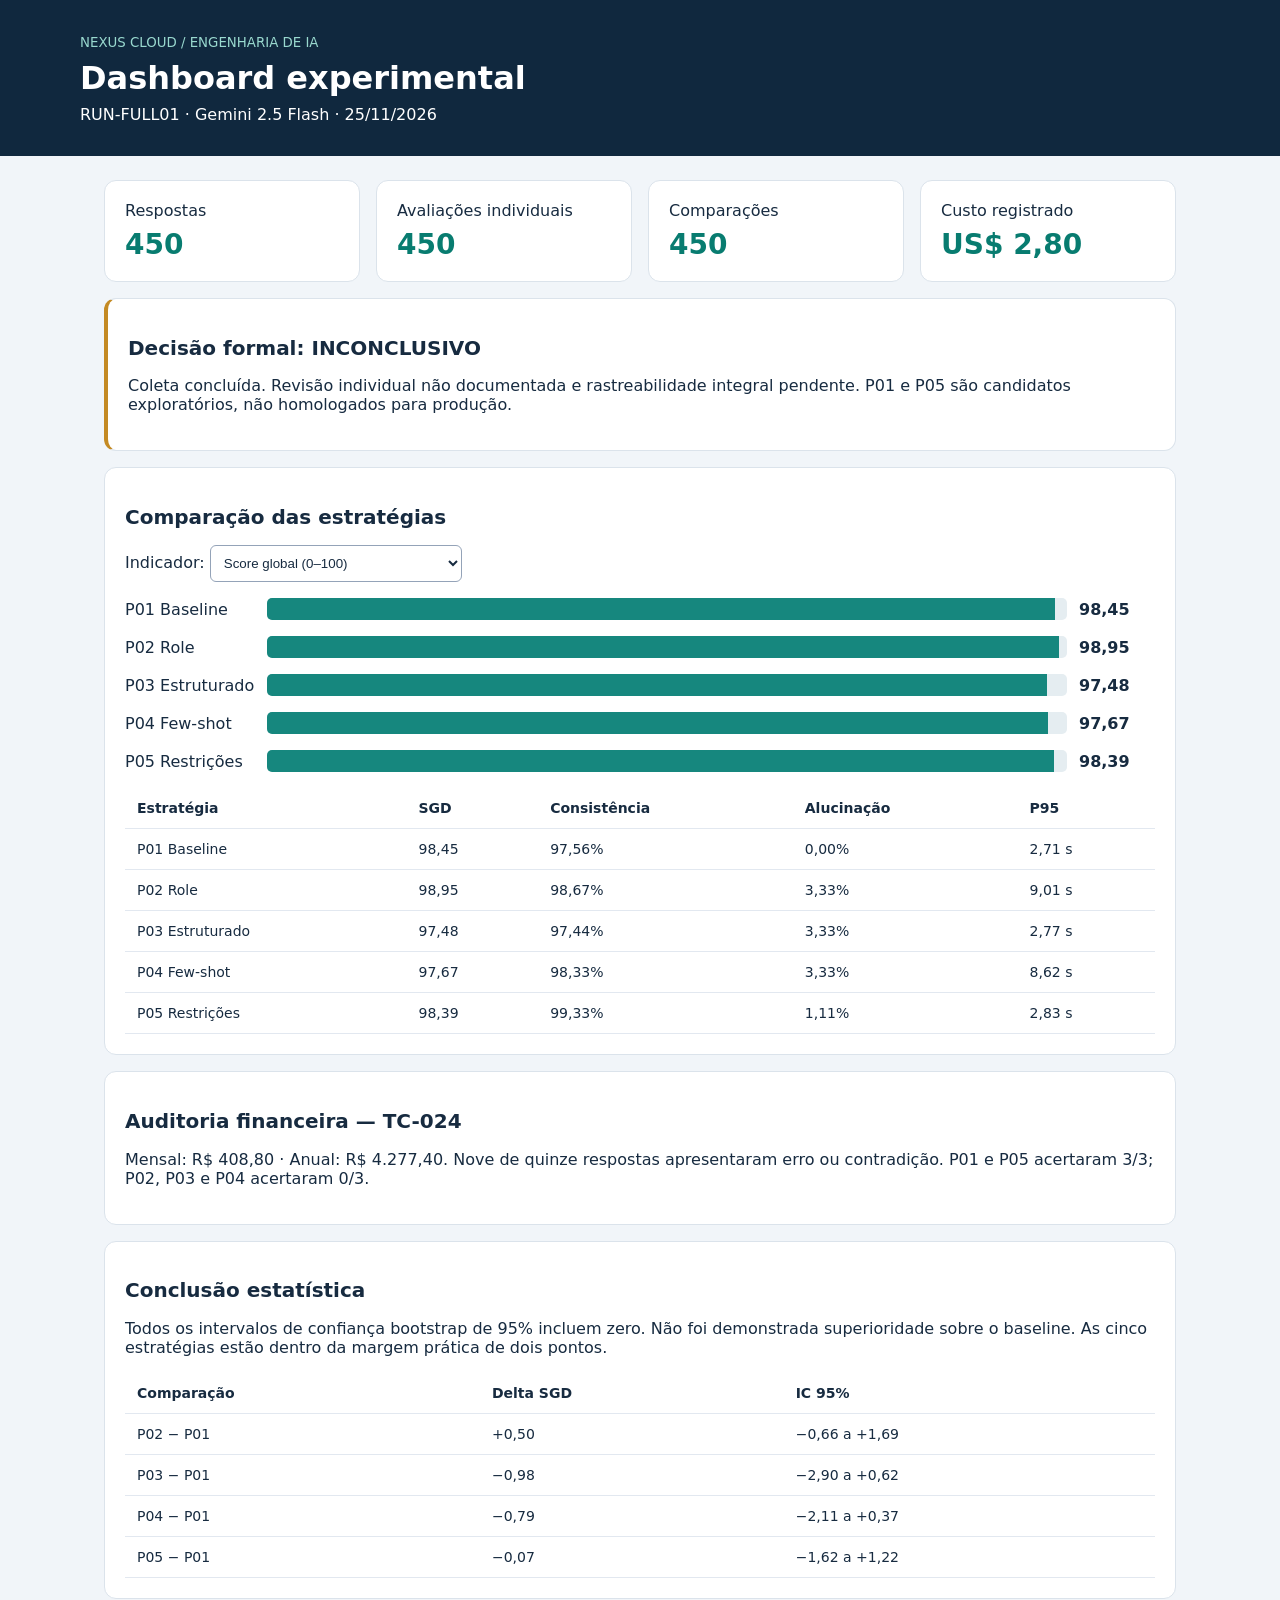
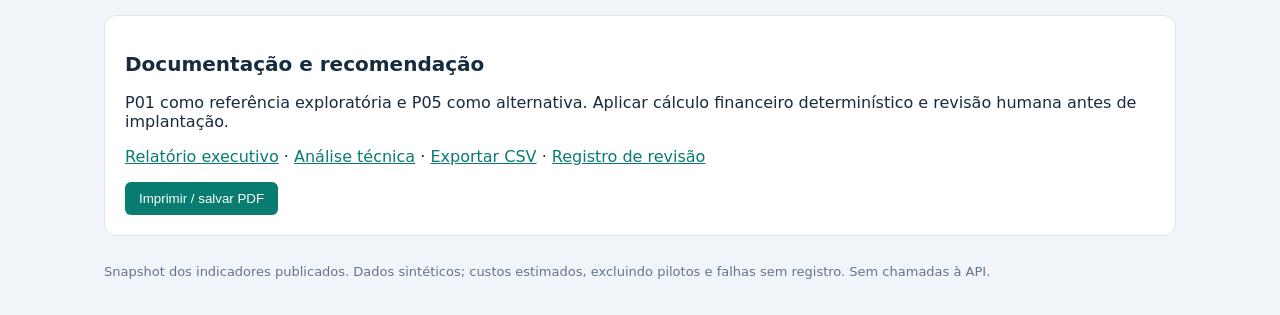
==== docs/dashboard/index.html @ dc5b4391 "feat: publish offline executive dashboard and closure notes" ====
<!doctype html>
<html lang="pt-BR"><head><meta charset="utf-8"><meta name="viewport" content="width=device-width,initial-scale=1"><title>Nexus Cloud | Análise de IA</title><style>
*{box-sizing:border-box}body{margin:0;background:#f1f5f9;color:#172b40;font:16px system-ui,sans-serif}header{background:#10283e;color:white;padding:32px max(5%,calc((100% - 1120px)/2))}main{max-width:1120px;margin:auto;padding:24px}h1{margin:8px 0;font-size:32px}h2{font-size:20px}small{color:#64748b}header small{color:#99d9cf}.grid{display:grid;grid-template-columns:repeat(auto-fit,minmax(180px,1fr));gap:16px}.panel,.kpi{background:white;border:1px solid #dbe3eb;border-radius:12px;padding:20px;margin-bottom:16px}.kpi strong{display:block;font-size:28px;color:#087c70;margin-top:8px}.bar{height:22px;background:#e5edf1;border-radius:5px;overflow:hidden}.bar span{display:block;height:100%;background:#16877e}.line{display:grid;grid-template-columns:130px 1fr 76px;gap:12px;align-items:center;margin:16px 0}table{border-collapse:collapse;width:100%;font-size:14px}td,th{text-align:left;padding:12px;border-bottom:1px solid #e2e8f0}select{padding:9px;border:1px solid #94a3b8;border-radius:6px;background:white;color:#172b40}a{color:#087c70}.scroll{overflow:auto}.notice{border-left:4px solid #c48a24}footer{padding:12px 0;color:#64748b;font-size:13px}@media print{body{background:white}.panel,.kpi{break-inside:avoid}select,button{display:none}}button{padding:9px 14px;border:0;border-radius:6px;background:#087c70;color:white;cursor:pointer}
</style></head><body><header><small>NEXUS CLOUD / ENGENHARIA DE IA</small><h1>Dashboard experimental</h1><div>RUN-FULL01 · Gemini 2.5 Flash · 25/11/2026</div></header><main>
<div class="grid"><div class="kpi">Respostas<strong>450</strong></div><div class="kpi">Avaliações individuais<strong>450</strong></div><div class="kpi">Comparações<strong>450</strong></div><div class="kpi">Custo registrado<strong>US$ 2,80</strong></div></div>
<section class="panel notice"><h2>Decisão formal: INCONCLUSIVO</h2><p>Coleta concluída. Revisão individual não documentada e rastreabilidade integral pendente. P01 e P05 são candidatos exploratórios, não homologados para produção.</p></section>
<section class="panel"><h2>Comparação das estratégias</h2><label for="metric">Indicador: </label><select id="metric"><option value="sgd">Score global (0–100)</option><option value="consistency">Consistência (%)</option><option value="hallucination">Alucinação (%) — menor é melhor</option><option value="p95">Latência P95 (s) — menor é melhor</option></select><div id="bars" aria-live="polite"></div><div class="scroll"><table><thead><tr><th>Estratégia</th><th>SGD</th><th>Consistência</th><th>Alucinação</th><th>P95</th></tr></thead><tbody id="rows"></tbody></table></div></section>
<section class="panel"><h2>Auditoria financeira — TC-024</h2><p>Mensal: R$ 408,80 · Anual: R$ 4.277,40. Nove de quinze respostas apresentaram erro ou contradição. P01 e P05 acertaram 3/3; P02, P03 e P04 acertaram 0/3.</p></section>
<section class="panel"><h2>Conclusão estatística</h2><p>Todos os intervalos de confiança bootstrap de 95% incluem zero. Não foi demonstrada superioridade sobre o baseline. As cinco estratégias estão dentro da margem prática de dois pontos.</p><div class="scroll"><table><thead><tr><th>Comparação</th><th>Delta SGD</th><th>IC 95%</th></tr></thead><tbody><tr><td>P02 − P01</td><td>+0,50</td><td>−0,66 a +1,69</td></tr><tr><td>P03 − P01</td><td>−0,98</td><td>−2,90 a +0,62</td></tr><tr><td>P04 − P01</td><td>−0,79</td><td>−2,11 a +0,37</td></tr><tr><td>P05 − P01</td><td>−0,07</td><td>−1,62 a +1,22</td></tr></tbody></table></div></section>
<section class="panel"><h2>Documentação e recomendação</h2><p>P01 como referência exploratória e P05 como alternativa. Aplicar cálculo financeiro determinístico e revisão humana antes de implantação.</p><p><a href="../results/executive_report.md">Relatório executivo</a> · <a href="../results/full_experiment_analysis.md">Análise técnica</a> · <a href="../results/strategy_comparison.csv" download>Exportar CSV</a> · <a href="../results/review_status.md">Registro de revisão</a></p><button onclick="window.print()">Imprimir / salvar PDF</button></section><footer>Snapshot dos indicadores publicados. Dados sintéticos; custos estimados, excluindo pilotos e falhas sem registro. Sem chamadas à API.</footer></main>
<script>
const data=[{name:'P01 Baseline',sgd:98.45,consistency:97.56,hallucination:0,p95:2.71},{name:'P02 Role',sgd:98.95,consistency:98.67,hallucination:3.33,p95:9.01},{name:'P03 Estruturado',sgd:97.48,consistency:97.44,hallucination:3.33,p95:2.77},{name:'P04 Few-shot',sgd:97.67,consistency:98.33,hallucination:3.33,p95:8.62},{name:'P05 Restrições',sgd:98.39,consistency:99.33,hallucination:1.11,p95:2.83}];const fmt=n=>n.toLocaleString('pt-BR',{minimumFractionDigits:2,maximumFractionDigits:2});document.getElementById('rows').innerHTML=data.map(d=>'<tr><td>'+d.name+'</td><td>'+fmt(d.sgd)+'</td><td>'+fmt(d.consistency)+'%</td><td>'+fmt(d.hallucination)+'%</td><td>'+fmt(d.p95)+' s</td></tr>').join('');function render(){const k=document.getElementById('metric').value;const max=k==='p95'?10:k==='hallucination'?5:100;document.getElementById('bars').innerHTML=data.map(d=>'<div class="line"><span>'+d.name+'</span><div class="bar"><span style="width:'+Math.min(100,d[k]/max*100)+'%"></span></div><strong>'+fmt(d[k])+'</strong></div>').join('')}document.getElementById('metric').addEventListener('change',render);render();
</script></body></html>
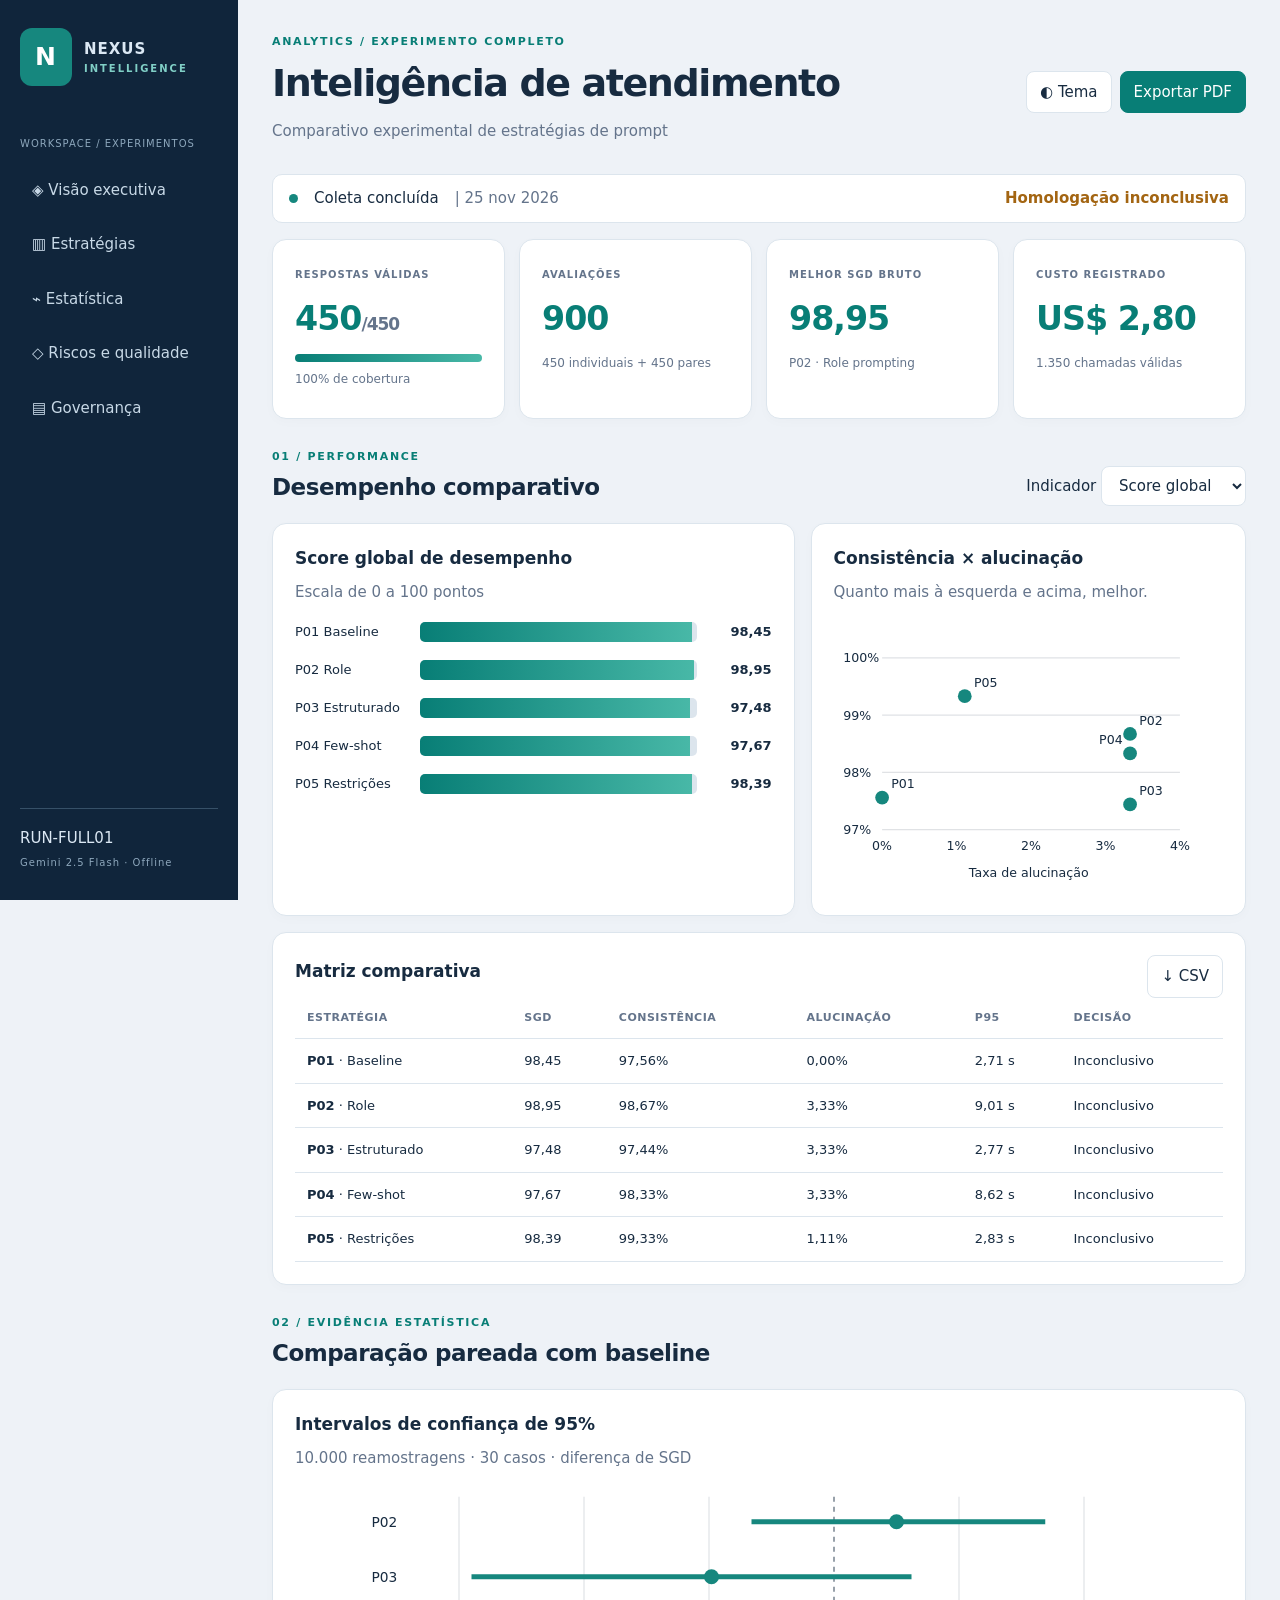
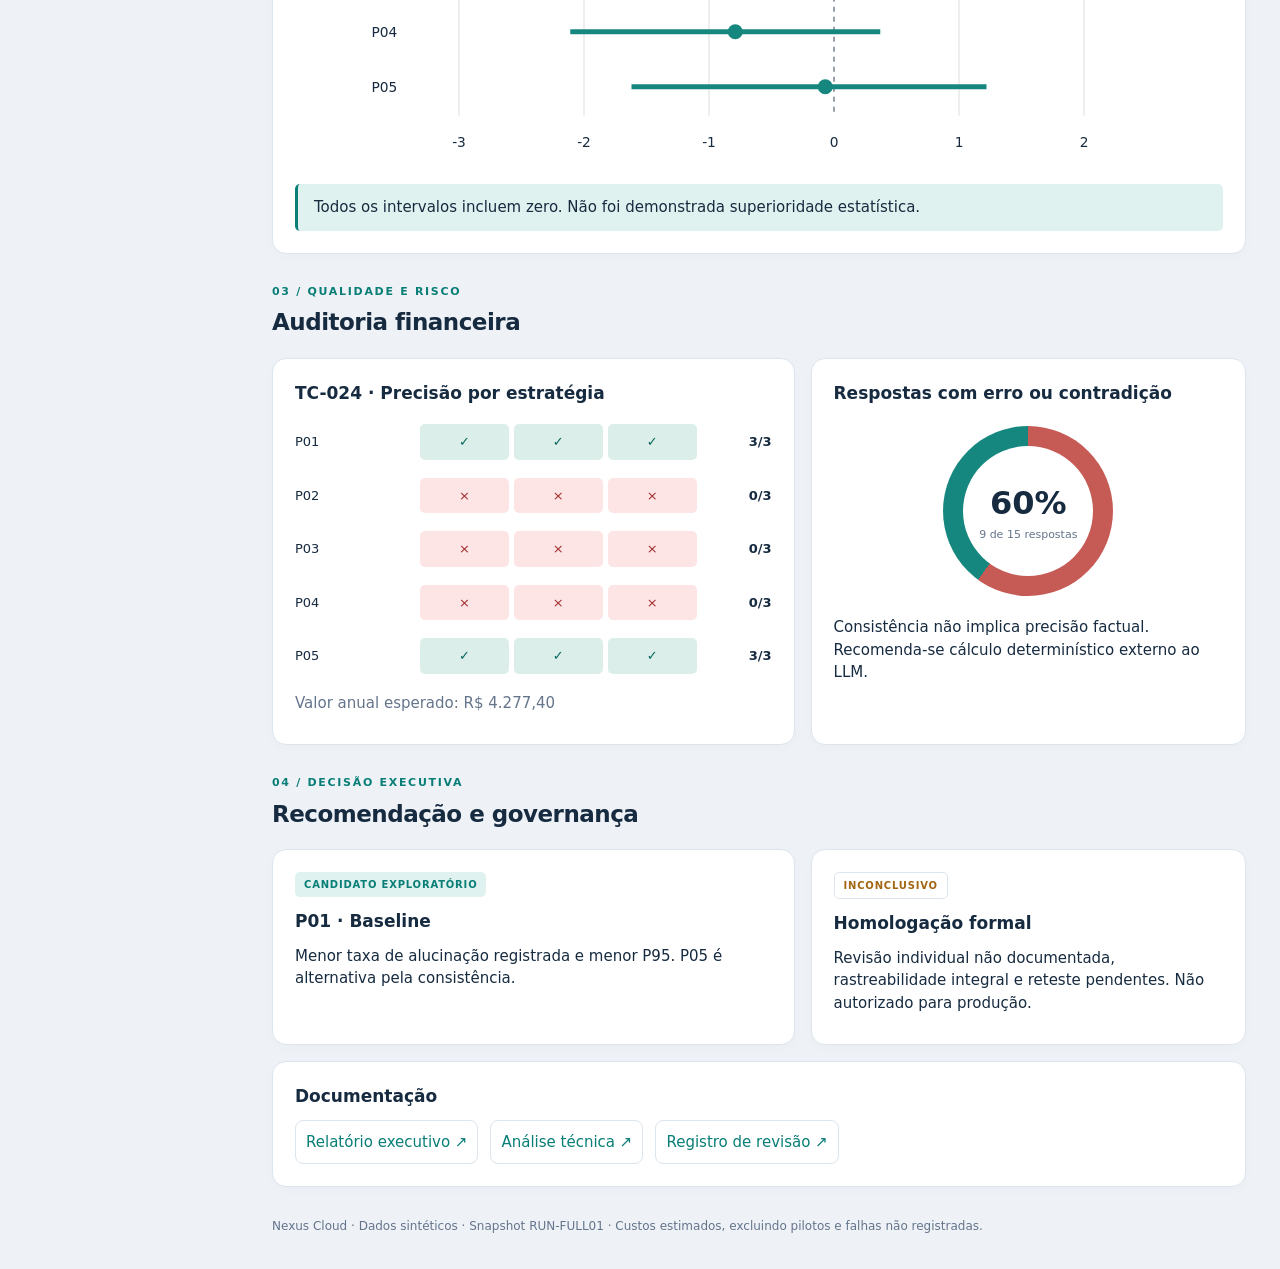
==== commit 01e04abc: "feat: redesign executive dashboard with BI layout and statistical charts" ====
--- a/docs/dashboard/index.html
+++ b/docs/dashboard/index.html
@@ -1,13 +1 @@
-<!doctype html>
-<html lang="pt-BR"><head><meta charset="utf-8"><meta name="viewport" content="width=device-width,initial-scale=1"><title>Nexus Cloud | Análise de IA</title><style>
-*{box-sizing:border-box}body{margin:0;background:#f1f5f9;color:#172b40;font:16px system-ui,sans-serif}header{background:#10283e;color:white;padding:32px max(5%,calc((100% - 1120px)/2))}main{max-width:1120px;margin:auto;padding:24px}h1{margin:8px 0;font-size:32px}h2{font-size:20px}small{color:#64748b}header small{color:#99d9cf}.grid{display:grid;grid-template-columns:repeat(auto-fit,minmax(180px,1fr));gap:16px}.panel,.kpi{background:white;border:1px solid #dbe3eb;border-radius:12px;padding:20px;margin-bottom:16px}.kpi strong{display:block;font-size:28px;color:#087c70;margin-top:8px}.bar{height:22px;background:#e5edf1;border-radius:5px;overflow:hidden}.bar span{display:block;height:100%;background:#16877e}.line{display:grid;grid-template-columns:130px 1fr 76px;gap:12px;align-items:center;margin:16px 0}table{border-collapse:collapse;width:100%;font-size:14px}td,th{text-align:left;padding:12px;border-bottom:1px solid #e2e8f0}select{padding:9px;border:1px solid #94a3b8;border-radius:6px;background:white;color:#172b40}a{color:#087c70}.scroll{overflow:auto}.notice{border-left:4px solid #c48a24}footer{padding:12px 0;color:#64748b;font-size:13px}@media print{body{background:white}.panel,.kpi{break-inside:avoid}select,button{display:none}}button{padding:9px 14px;border:0;border-radius:6px;background:#087c70;color:white;cursor:pointer}
-</style></head><body><header><small>NEXUS CLOUD / ENGENHARIA DE IA</small><h1>Dashboard experimental</h1><div>RUN-FULL01 · Gemini 2.5 Flash · 25/11/2026</div></header><main>
-<div class="grid"><div class="kpi">Respostas<strong>450</strong></div><div class="kpi">Avaliações individuais<strong>450</strong></div><div class="kpi">Comparações<strong>450</strong></div><div class="kpi">Custo registrado<strong>US$ 2,80</strong></div></div>
-<section class="panel notice"><h2>Decisão formal: INCONCLUSIVO</h2><p>Coleta concluída. Revisão individual não documentada e rastreabilidade integral pendente. P01 e P05 são candidatos exploratórios, não homologados para produção.</p></section>
-<section class="panel"><h2>Comparação das estratégias</h2><label for="metric">Indicador: </label><select id="metric"><option value="sgd">Score global (0–100)</option><option value="consistency">Consistência (%)</option><option value="hallucination">Alucinação (%) — menor é melhor</option><option value="p95">Latência P95 (s) — menor é melhor</option></select><div id="bars" aria-live="polite"></div><div class="scroll"><table><thead><tr><th>Estratégia</th><th>SGD</th><th>Consistência</th><th>Alucinação</th><th>P95</th></tr></thead><tbody id="rows"></tbody></table></div></section>
-<section class="panel"><h2>Auditoria financeira — TC-024</h2><p>Mensal: R$ 408,80 · Anual: R$ 4.277,40. Nove de quinze respostas apresentaram erro ou contradição. P01 e P05 acertaram 3/3; P02, P03 e P04 acertaram 0/3.</p></section>
-<section class="panel"><h2>Conclusão estatística</h2><p>Todos os intervalos de confiança bootstrap de 95% incluem zero. Não foi demonstrada superioridade sobre o baseline. As cinco estratégias estão dentro da margem prática de dois pontos.</p><div class="scroll"><table><thead><tr><th>Comparação</th><th>Delta SGD</th><th>IC 95%</th></tr></thead><tbody><tr><td>P02 − P01</td><td>+0,50</td><td>−0,66 a +1,69</td></tr><tr><td>P03 − P01</td><td>−0,98</td><td>−2,90 a +0,62</td></tr><tr><td>P04 − P01</td><td>−0,79</td><td>−2,11 a +0,37</td></tr><tr><td>P05 − P01</td><td>−0,07</td><td>−1,62 a +1,22</td></tr></tbody></table></div></section>
-<section class="panel"><h2>Documentação e recomendação</h2><p>P01 como referência exploratória e P05 como alternativa. Aplicar cálculo financeiro determinístico e revisão humana antes de implantação.</p><p><a href="../results/executive_report.md">Relatório executivo</a> · <a href="../results/full_experiment_analysis.md">Análise técnica</a> · <a href="../results/strategy_comparison.csv" download>Exportar CSV</a> · <a href="../results/review_status.md">Registro de revisão</a></p><button onclick="window.print()">Imprimir / salvar PDF</button></section><footer>Snapshot dos indicadores publicados. Dados sintéticos; custos estimados, excluindo pilotos e falhas sem registro. Sem chamadas à API.</footer></main>
-<script>
-const data=[{name:'P01 Baseline',sgd:98.45,consistency:97.56,hallucination:0,p95:2.71},{name:'P02 Role',sgd:98.95,consistency:98.67,hallucination:3.33,p95:9.01},{name:'P03 Estruturado',sgd:97.48,consistency:97.44,hallucination:3.33,p95:2.77},{name:'P04 Few-shot',sgd:97.67,consistency:98.33,hallucination:3.33,p95:8.62},{name:'P05 Restrições',sgd:98.39,consistency:99.33,hallucination:1.11,p95:2.83}];const fmt=n=>n.toLocaleString('pt-BR',{minimumFractionDigits:2,maximumFractionDigits:2});document.getElementById('rows').innerHTML=data.map(d=>'<tr><td>'+d.name+'</td><td>'+fmt(d.sgd)+'</td><td>'+fmt(d.consistency)+'%</td><td>'+fmt(d.hallucination)+'%</td><td>'+fmt(d.p95)+' s</td></tr>').join('');function render(){const k=document.getElementById('metric').value;const max=k==='p95'?10:k==='hallucination'?5:100;document.getElementById('bars').innerHTML=data.map(d=>'<div class="line"><span>'+d.name+'</span><div class="bar"><span style="width:'+Math.min(100,d[k]/max*100)+'%"></span></div><strong>'+fmt(d[k])+'</strong></div>').join('')}document.getElementById('metric').addEventListener('change',render);render();
-</script></body></html>+<!doctype html><html lang="pt-BR"><head><meta charset="utf-8"><meta name="viewport" content="width=device-width,initial-scale=1"><title>Nexus Intelligence | Analytics</title><link rel="stylesheet" href="styles.css"><script defer src="dashboard.js"></script></head><body><aside><div class="brand"><span class="logo">N</span><div>NEXUS<span>INTELLIGENCE</span></div></div><small>WORKSPACE / EXPERIMENTOS</small><nav><a href="#overview">◈ Visão executiva</a><a href="#comparison">▥ Estratégias</a><a href="#statistics">⌁ Estatística</a><a href="#risk">◇ Riscos e qualidade</a><a href="#governance">▤ Governança</a></nav><div class="sidefoot">RUN-FULL01<br><small>Gemini 2.5 Flash · Offline</small></div></aside><main><header><div><div class="eyebrow">ANALYTICS / EXPERIMENTO COMPLETO</div><h1>Inteligência de atendimento</h1><p>Comparativo experimental de estratégias de prompt</p></div><div class="actions"><button id="theme" aria-label="Alternar tema">◐ Tema</button><button onclick="print()">Exportar PDF</button></div></header><section id="overview"><div class="status"><span class="dot"></span> Coleta concluída <span class="muted">| 25 nov 2026</span><span class="warning">Homologação inconclusiva</span></div><div class="kpis"><article><small>RESPOSTAS VÁLIDAS</small><strong>450<span>/450</span></strong><div class="progress"><i style="width:100%"></i></div><p>100% de cobertura</p></article><article><small>AVALIAÇÕES</small><strong>900</strong><p>450 individuais + 450 pares</p></article><article><small>MELHOR SGD BRUTO</small><strong>98,95</strong><p>P02 · Role prompting</p></article><article><small>CUSTO REGISTRADO</small><strong>US$ 2,80</strong><p>1.350 chamadas válidas</p></article></div></section><section id="comparison"><div class="sectionhead"><div><div class="eyebrow">01 / PERFORMANCE</div><h2>Desempenho comparativo</h2></div><label>Indicador <select id="metric"><option value="sgd">Score global</option><option value="consistency">Consistência</option><option value="hallucination">Alucinação</option><option value="p95">Latência P95</option></select></label></div><div class="split"><article><h3 id="charttitle">Score global de desempenho</h3><p class="muted" id="chartnote"></p><div id="bars" aria-live="polite"></div></article><article><h3>Consistência × alucinação</h3><p class="muted">Quanto mais à esquerda e acima, melhor.</p><svg id="scatter" viewBox="0 0 340 240" role="img" aria-label="Dispersão de consistência e alucinação"></svg></article></div><article><div class="sectionhead"><h3>Matriz comparativa</h3><a class="button" href="../results/strategy_comparison.csv" download>↓ CSV</a></div><div class="scroll"><table><thead><tr><th>Estratégia</th><th>SGD</th><th>Consistência</th><th>Alucinação</th><th>P95</th><th>Decisão</th></tr></thead><tbody id="rows"></tbody></table></div></article></section><section id="statistics"><div class="eyebrow">02 / EVIDÊNCIA ESTATÍSTICA</div><h2>Comparação pareada com baseline</h2><article><h3>Intervalos de confiança de 95%</h3><p class="muted">10.000 reamostragens · 30 casos · diferença de SGD</p><svg id="forest" viewBox="0 0 660 240" role="img" aria-label="Intervalos de confiança das diferenças de SGD"></svg><div class="callout">Todos os intervalos incluem zero. Não foi demonstrada superioridade estatística.</div></article></section><section id="risk"><div class="eyebrow">03 / QUALIDADE E RISCO</div><h2>Auditoria financeira</h2><div class="split"><article><h3>TC-024 · Precisão por estratégia</h3><div id="finance"></div><p class="muted">Valor anual esperado: R$ 4.277,40</p></article><article><h3>Respostas com erro ou contradição</h3><div class="donut"><div><strong>60%</strong><small>9 de 15 respostas</small></div></div><p>Consistência não implica precisão factual. Recomenda-se cálculo determinístico externo ao LLM.</p></article></div></section><section id="governance"><div class="eyebrow">04 / DECISÃO EXECUTIVA</div><h2>Recomendação e governança</h2><div class="split"><article><span class="tag">CANDIDATO EXPLORATÓRIO</span><h3>P01 · Baseline</h3><p>Menor taxa de alucinação registrada e menor P95. P05 é alternativa pela consistência.</p></article><article><span class="tag amber">INCONCLUSIVO</span><h3>Homologação formal</h3><p>Revisão individual não documentada, rastreabilidade integral e reteste pendentes. Não autorizado para produção.</p></article></div><article><h3>Documentação</h3><div class="links"><a href="../results/executive_report.md">Relatório executivo ↗</a><a href="../results/full_experiment_analysis.md">Análise técnica ↗</a><a href="../results/review_status.md">Registro de revisão ↗</a></div></article></section><footer>Nexus Cloud · Dados sintéticos · Snapshot RUN-FULL01 · Custos estimados, excluindo pilotos e falhas não registradas.</footer></main></body></html>
--- a/docs/dashboard/styles.css
+++ b/docs/dashboard/styles.css
@@ -0,0 +1 @@
+:root{--bg:#eef2f7;--card:#fff;--ink:#172b40;--muted:#64748b;--line:#dce5ed;--accent:#087e76;--soft:#e0f2ef;--side:#10253b;--warn:#a36512}*{box-sizing:border-box}html{scroll-behavior:smooth}body{margin:0;background:var(--bg);color:var(--ink);font:15px/1.5 system-ui,sans-serif}body.dark{--bg:#0e1b2a;--card:#16283b;--ink:#e6eef6;--muted:#a1b3c6;--line:#30465b;--accent:#52d0bf;--soft:#203e44;--warn:#f3c477}aside{position:fixed;inset:0 auto 0 0;width:238px;background:var(--side);color:#dbe8f4;padding:28px 20px;display:flex;flex-direction:column}.brand{display:flex;gap:12px;align-items:center;font-weight:800;letter-spacing:1px;margin-bottom:50px}.brand span:not(.logo){display:block;font-size:10px;color:#80cfc6;letter-spacing:2px}.logo{background:#16877e;border-radius:12px;padding:10px 15px;font-size:25px;color:white}aside small{font-size:10px;letter-spacing:1px;color:#8da7bc}nav{display:grid;gap:8px;margin-top:16px}nav a{color:#c8d9e7;text-decoration:none;padding:12px;border-radius:8px}nav a:hover,nav a:focus{background:#23465b;color:white}.sidefoot{margin-top:auto;border-top:1px solid #365067;padding-top:18px}main{margin-left:238px;padding:34px;max-width:1600px}header,.sectionhead,.status{display:flex;justify-content:space-between;align-items:center;gap:16px;flex-wrap:wrap}h1{font-size:clamp(25px,3vw,38px);letter-spacing:-1.4px;margin:4px 0}h2{font-size:23px;margin:5px 0 18px;letter-spacing:-.5px}h3{font-size:17px;margin:0 0 10px}p{margin:8px 0}.eyebrow{font-size:11px;font-weight:800;letter-spacing:1.7px;color:var(--accent)}.muted,header p,small{color:var(--muted)}button,.button,select{font:inherit;border:1px solid var(--line);background:var(--card);color:var(--ink);padding:9px 13px;border-radius:8px;cursor:pointer;text-decoration:none}.actions{display:flex;gap:8px}.actions button:last-child{background:#087e76;color:white;border-color:#087e76}.status{justify-content:flex-start;background:var(--card);padding:12px 16px;border:1px solid var(--line);border-radius:10px;margin:24px 0 16px}.dot{width:9px;height:9px;border-radius:50%;background:#16877e}.warning{margin-left:auto;color:var(--warn);font-weight:600}.kpis{display:grid;grid-template-columns:repeat(4,minmax(0,1fr));gap:14px}article{background:var(--card);border:1px solid var(--line);border-radius:14px;padding:22px;box-shadow:0 3px 12px #00000005;min-width:0}.kpis small{font-size:10px;letter-spacing:1px;font-weight:700}.kpis strong{display:block;font-size:clamp(23px,2.6vw,34px);letter-spacing:-1px;margin:10px 0;color:var(--accent)}.kpis strong span{font-size:17px;color:var(--muted)}.kpis p{font-size:12px;color:var(--muted)}.progress,.track{background:var(--line);border-radius:5px;overflow:hidden;height:8px}.progress i,.track i{display:block;background:linear-gradient(90deg,#087e76,#48b8a7);height:100%}section{margin-bottom:30px;scroll-margin-top:20px}.split{display:grid;grid-template-columns:1.2fr 1fr;gap:16px;margin-bottom:16px}.barrow{display:grid;grid-template-columns:115px 1fr 65px;align-items:center;gap:10px;margin:18px 0;font-size:13px}.track{height:20px}.barrow b{text-align:right;font-variant-numeric:tabular-nums}.scroll{overflow:auto}table{width:100%;border-collapse:collapse;white-space:nowrap}th,td{text-align:left;padding:12px;border-bottom:1px solid var(--line);font-size:13px}th{color:var(--muted);font-size:11px;text-transform:uppercase;letter-spacing:.5px}tr:hover td{background:var(--soft)}svg{width:100%;height:auto;max-height:300px;color:var(--ink)}.callout{padding:12px 16px;background:var(--soft);border-left:3px solid var(--accent);border-radius:5px}.tag{display:inline-block;font-size:10px;font-weight:800;letter-spacing:.8px;color:var(--accent);background:var(--soft);padding:5px 9px;border-radius:5px;margin-bottom:12px}.amber{color:var(--warn);background:transparent;border:1px solid var(--line)}.cells{display:flex;gap:5px}.cells i{flex:1;text-align:center;padding:8px;border-radius:5px;background:#dbeee9;color:#08685d;font-style:normal}.cells i.bad{background:#fce5e4;color:#a12e2e}.donut{width:170px;height:170px;border-radius:50%;background:conic-gradient(#c65a55 0 60%,#16877e 60%);display:grid;place-items:center;margin:20px auto}.donut div{width:130px;height:130px;background:var(--card);border-radius:50%;display:grid;align-content:center;text-align:center}.donut strong{font-size:32px}.donut small{font-size:11px}.links{display:flex;gap:12px;flex-wrap:wrap}.links a{color:var(--accent);padding:10px;border:1px solid var(--line);border-radius:8px;text-decoration:none}footer{font-size:12px;color:var(--muted)}@media(max-width:1050px){.kpis{grid-template-columns:repeat(2,1fr)}.split{grid-template-columns:1fr}}@media(max-width:700px){aside{position:static;width:auto;padding:16px}.brand{margin-bottom:10px}nav{display:flex;overflow:auto;white-space:nowrap}.sidefoot,aside>small{display:none}main{margin:0;padding:16px}.barrow{grid-template-columns:85px 1fr 55px}article{padding:16px}}@media print{aside,.actions,select,.button{display:none}main{margin:0;padding:0}body{background:white}article{break-inside:avoid;box-shadow:none}}
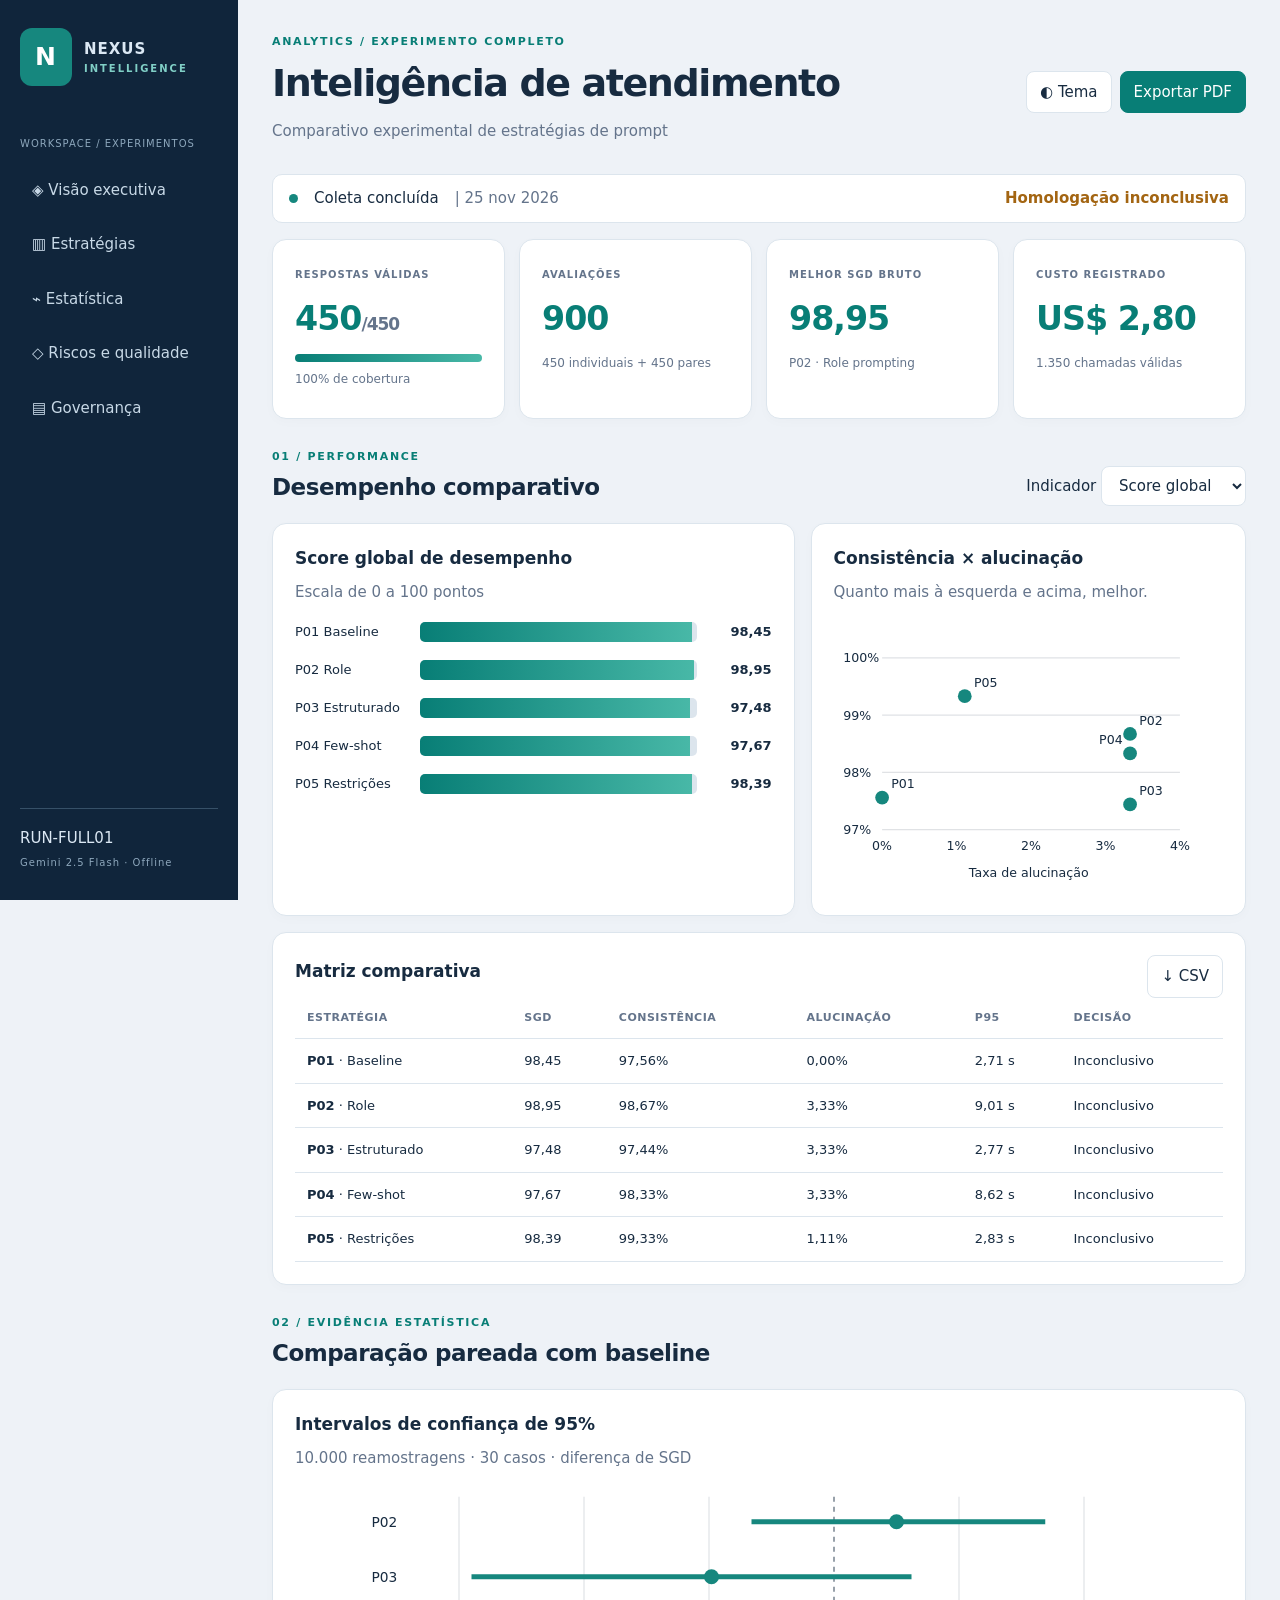
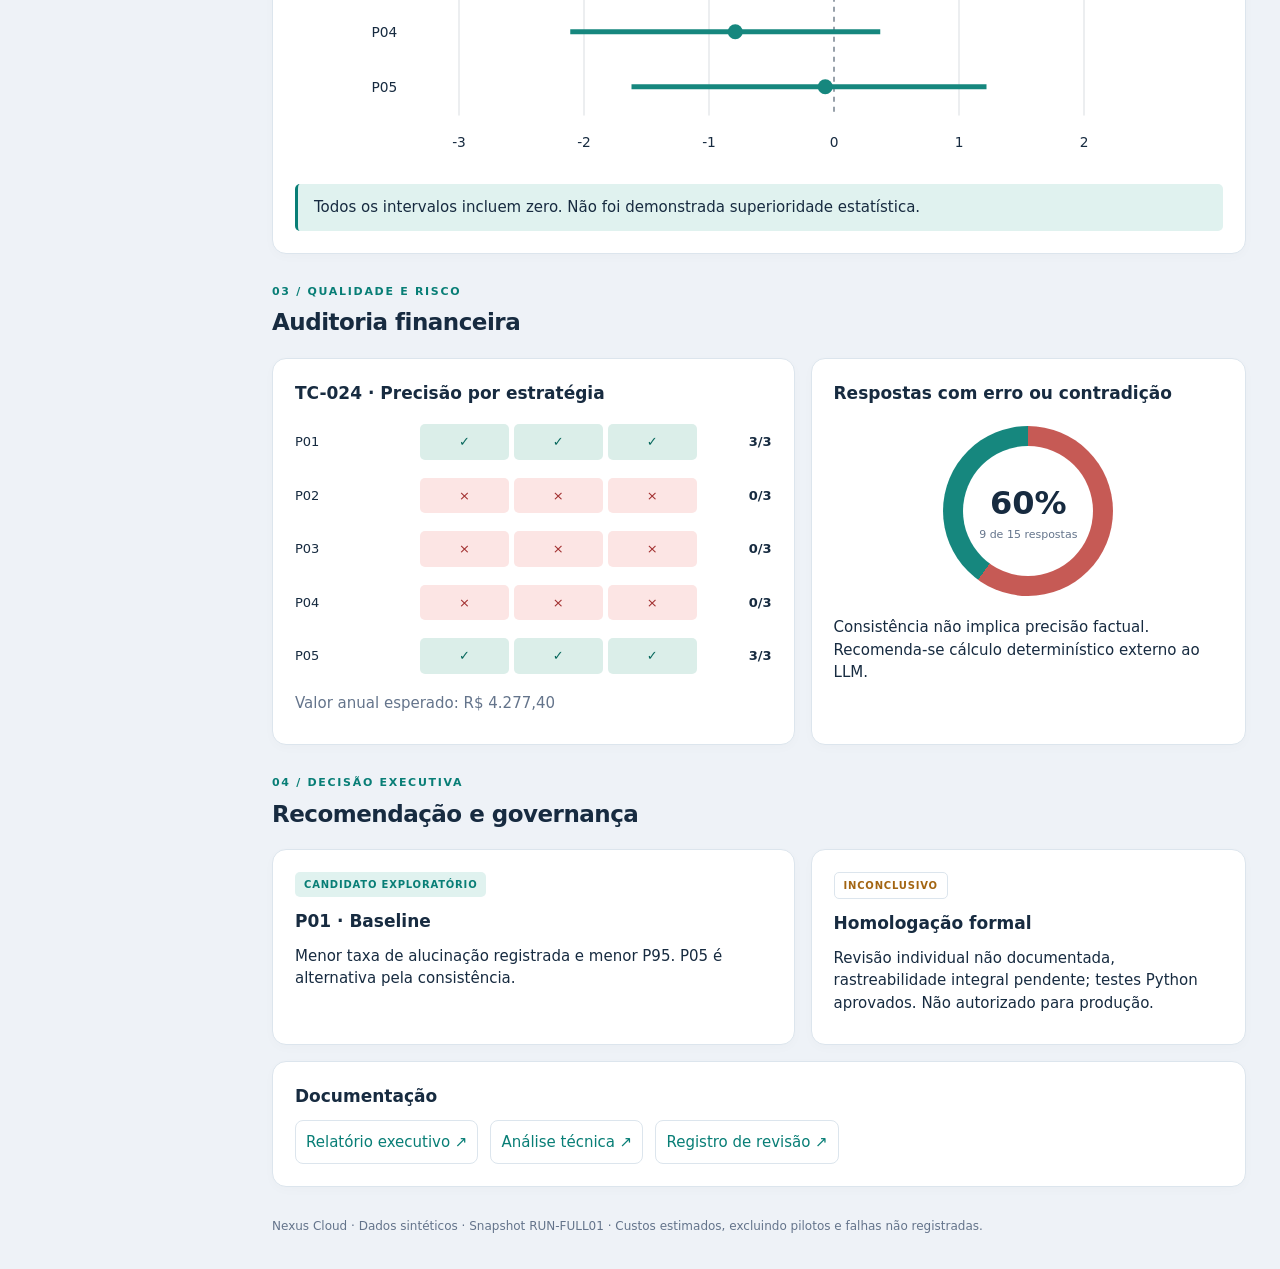
==== commit f0b85b99: "feat: publish styled documentation pages with dashboard navigation" ====
--- a/docs/dashboard/index.html
+++ b/docs/dashboard/index.html
@@ -1 +1 @@
-<!doctype html><html lang="pt-BR"><head><meta charset="utf-8"><meta name="viewport" content="width=device-width,initial-scale=1"><title>Nexus Intelligence | Analytics</title><link rel="stylesheet" href="styles.css"><script defer src="dashboard.js"></script></head><body><aside><div class="brand"><span class="logo">N</span><div>NEXUS<span>INTELLIGENCE</span></div></div><small>WORKSPACE / EXPERIMENTOS</small><nav><a href="#overview">◈ Visão executiva</a><a href="#comparison">▥ Estratégias</a><a href="#statistics">⌁ Estatística</a><a href="#risk">◇ Riscos e qualidade</a><a href="#governance">▤ Governança</a></nav><div class="sidefoot">RUN-FULL01<br><small>Gemini 2.5 Flash · Offline</small></div></aside><main><header><div><div class="eyebrow">ANALYTICS / EXPERIMENTO COMPLETO</div><h1>Inteligência de atendimento</h1><p>Comparativo experimental de estratégias de prompt</p></div><div class="actions"><button id="theme" aria-label="Alternar tema">◐ Tema</button><button onclick="print()">Exportar PDF</button></div></header><section id="overview"><div class="status"><span class="dot"></span> Coleta concluída <span class="muted">| 25 nov 2026</span><span class="warning">Homologação inconclusiva</span></div><div class="kpis"><article><small>RESPOSTAS VÁLIDAS</small><strong>450<span>/450</span></strong><div class="progress"><i style="width:100%"></i></div><p>100% de cobertura</p></article><article><small>AVALIAÇÕES</small><strong>900</strong><p>450 individuais + 450 pares</p></article><article><small>MELHOR SGD BRUTO</small><strong>98,95</strong><p>P02 · Role prompting</p></article><article><small>CUSTO REGISTRADO</small><strong>US$ 2,80</strong><p>1.350 chamadas válidas</p></article></div></section><section id="comparison"><div class="sectionhead"><div><div class="eyebrow">01 / PERFORMANCE</div><h2>Desempenho comparativo</h2></div><label>Indicador <select id="metric"><option value="sgd">Score global</option><option value="consistency">Consistência</option><option value="hallucination">Alucinação</option><option value="p95">Latência P95</option></select></label></div><div class="split"><article><h3 id="charttitle">Score global de desempenho</h3><p class="muted" id="chartnote"></p><div id="bars" aria-live="polite"></div></article><article><h3>Consistência × alucinação</h3><p class="muted">Quanto mais à esquerda e acima, melhor.</p><svg id="scatter" viewBox="0 0 340 240" role="img" aria-label="Dispersão de consistência e alucinação"></svg></article></div><article><div class="sectionhead"><h3>Matriz comparativa</h3><a class="button" href="../results/strategy_comparison.csv" download>↓ CSV</a></div><div class="scroll"><table><thead><tr><th>Estratégia</th><th>SGD</th><th>Consistência</th><th>Alucinação</th><th>P95</th><th>Decisão</th></tr></thead><tbody id="rows"></tbody></table></div></article></section><section id="statistics"><div class="eyebrow">02 / EVIDÊNCIA ESTATÍSTICA</div><h2>Comparação pareada com baseline</h2><article><h3>Intervalos de confiança de 95%</h3><p class="muted">10.000 reamostragens · 30 casos · diferença de SGD</p><svg id="forest" viewBox="0 0 660 240" role="img" aria-label="Intervalos de confiança das diferenças de SGD"></svg><div class="callout">Todos os intervalos incluem zero. Não foi demonstrada superioridade estatística.</div></article></section><section id="risk"><div class="eyebrow">03 / QUALIDADE E RISCO</div><h2>Auditoria financeira</h2><div class="split"><article><h3>TC-024 · Precisão por estratégia</h3><div id="finance"></div><p class="muted">Valor anual esperado: R$ 4.277,40</p></article><article><h3>Respostas com erro ou contradição</h3><div class="donut"><div><strong>60%</strong><small>9 de 15 respostas</small></div></div><p>Consistência não implica precisão factual. Recomenda-se cálculo determinístico externo ao LLM.</p></article></div></section><section id="governance"><div class="eyebrow">04 / DECISÃO EXECUTIVA</div><h2>Recomendação e governança</h2><div class="split"><article><span class="tag">CANDIDATO EXPLORATÓRIO</span><h3>P01 · Baseline</h3><p>Menor taxa de alucinação registrada e menor P95. P05 é alternativa pela consistência.</p></article><article><span class="tag amber">INCONCLUSIVO</span><h3>Homologação formal</h3><p>Revisão individual não documentada, rastreabilidade integral e reteste pendentes. Não autorizado para produção.</p></article></div><article><h3>Documentação</h3><div class="links"><a href="../results/executive_report.md">Relatório executivo ↗</a><a href="../results/full_experiment_analysis.md">Análise técnica ↗</a><a href="../results/review_status.md">Registro de revisão ↗</a></div></article></section><footer>Nexus Cloud · Dados sintéticos · Snapshot RUN-FULL01 · Custos estimados, excluindo pilotos e falhas não registradas.</footer></main></body></html>+<!doctype html><html lang="pt-BR"><head><meta charset="utf-8"><meta name="viewport" content="width=device-width,initial-scale=1"><title>Nexus Intelligence | Analytics</title><link rel="stylesheet" href="styles.css"><script defer src="dashboard.js"></script></head><body><aside><div class="brand"><span class="logo">N</span><div>NEXUS<span>INTELLIGENCE</span></div></div><small>WORKSPACE / EXPERIMENTOS</small><nav><a href="#overview">◈ Visão executiva</a><a href="#comparison">▥ Estratégias</a><a href="#statistics">⌁ Estatística</a><a href="#risk">◇ Riscos e qualidade</a><a href="#governance">▤ Governança</a></nav><div class="sidefoot">RUN-FULL01<br><small>Gemini 2.5 Flash · Offline</small></div></aside><main><header><div><div class="eyebrow">ANALYTICS / EXPERIMENTO COMPLETO</div><h1>Inteligência de atendimento</h1><p>Comparativo experimental de estratégias de prompt</p></div><div class="actions"><button id="theme" aria-label="Alternar tema">◐ Tema</button><button onclick="print()">Exportar PDF</button></div></header><section id="overview"><div class="status"><span class="dot"></span> Coleta concluída <span class="muted">| 25 nov 2026</span><span class="warning">Homologação inconclusiva</span></div><div class="kpis"><article><small>RESPOSTAS VÁLIDAS</small><strong>450<span>/450</span></strong><div class="progress"><i style="width:100%"></i></div><p>100% de cobertura</p></article><article><small>AVALIAÇÕES</small><strong>900</strong><p>450 individuais + 450 pares</p></article><article><small>MELHOR SGD BRUTO</small><strong>98,95</strong><p>P02 · Role prompting</p></article><article><small>CUSTO REGISTRADO</small><strong>US$ 2,80</strong><p>1.350 chamadas válidas</p></article></div></section><section id="comparison"><div class="sectionhead"><div><div class="eyebrow">01 / PERFORMANCE</div><h2>Desempenho comparativo</h2></div><label>Indicador <select id="metric"><option value="sgd">Score global</option><option value="consistency">Consistência</option><option value="hallucination">Alucinação</option><option value="p95">Latência P95</option></select></label></div><div class="split"><article><h3 id="charttitle">Score global de desempenho</h3><p class="muted" id="chartnote"></p><div id="bars" aria-live="polite"></div></article><article><h3>Consistência × alucinação</h3><p class="muted">Quanto mais à esquerda e acima, melhor.</p><svg id="scatter" viewBox="0 0 340 240" role="img" aria-label="Dispersão de consistência e alucinação"></svg></article></div><article><div class="sectionhead"><h3>Matriz comparativa</h3><a class="button" href="../results/strategy_comparison.csv" download>↓ CSV</a></div><div class="scroll"><table><thead><tr><th>Estratégia</th><th>SGD</th><th>Consistência</th><th>Alucinação</th><th>P95</th><th>Decisão</th></tr></thead><tbody id="rows"></tbody></table></div></article></section><section id="statistics"><div class="eyebrow">02 / EVIDÊNCIA ESTATÍSTICA</div><h2>Comparação pareada com baseline</h2><article><h3>Intervalos de confiança de 95%</h3><p class="muted">10.000 reamostragens · 30 casos · diferença de SGD</p><svg id="forest" viewBox="0 0 660 240" role="img" aria-label="Intervalos de confiança das diferenças de SGD"></svg><div class="callout">Todos os intervalos incluem zero. Não foi demonstrada superioridade estatística.</div></article></section><section id="risk"><div class="eyebrow">03 / QUALIDADE E RISCO</div><h2>Auditoria financeira</h2><div class="split"><article><h3>TC-024 · Precisão por estratégia</h3><div id="finance"></div><p class="muted">Valor anual esperado: R$ 4.277,40</p></article><article><h3>Respostas com erro ou contradição</h3><div class="donut"><div><strong>60%</strong><small>9 de 15 respostas</small></div></div><p>Consistência não implica precisão factual. Recomenda-se cálculo determinístico externo ao LLM.</p></article></div></section><section id="governance"><div class="eyebrow">04 / DECISÃO EXECUTIVA</div><h2>Recomendação e governança</h2><div class="split"><article><span class="tag">CANDIDATO EXPLORATÓRIO</span><h3>P01 · Baseline</h3><p>Menor taxa de alucinação registrada e menor P95. P05 é alternativa pela consistência.</p></article><article><span class="tag amber">INCONCLUSIVO</span><h3>Homologação formal</h3><p>Revisão individual não documentada, rastreabilidade integral pendente; testes Python aprovados. Não autorizado para produção.</p></article></div><article><h3>Documentação</h3><div class="links"><a href="../results/executive_report.html">Relatório executivo ↗</a><a href="../results/full_experiment_analysis.html">Análise técnica ↗</a><a href="../results/review_status.html">Registro de revisão ↗</a></div></article></section><footer>Nexus Cloud · Dados sintéticos · Snapshot RUN-FULL01 · Custos estimados, excluindo pilotos e falhas não registradas.</footer></main></body></html>
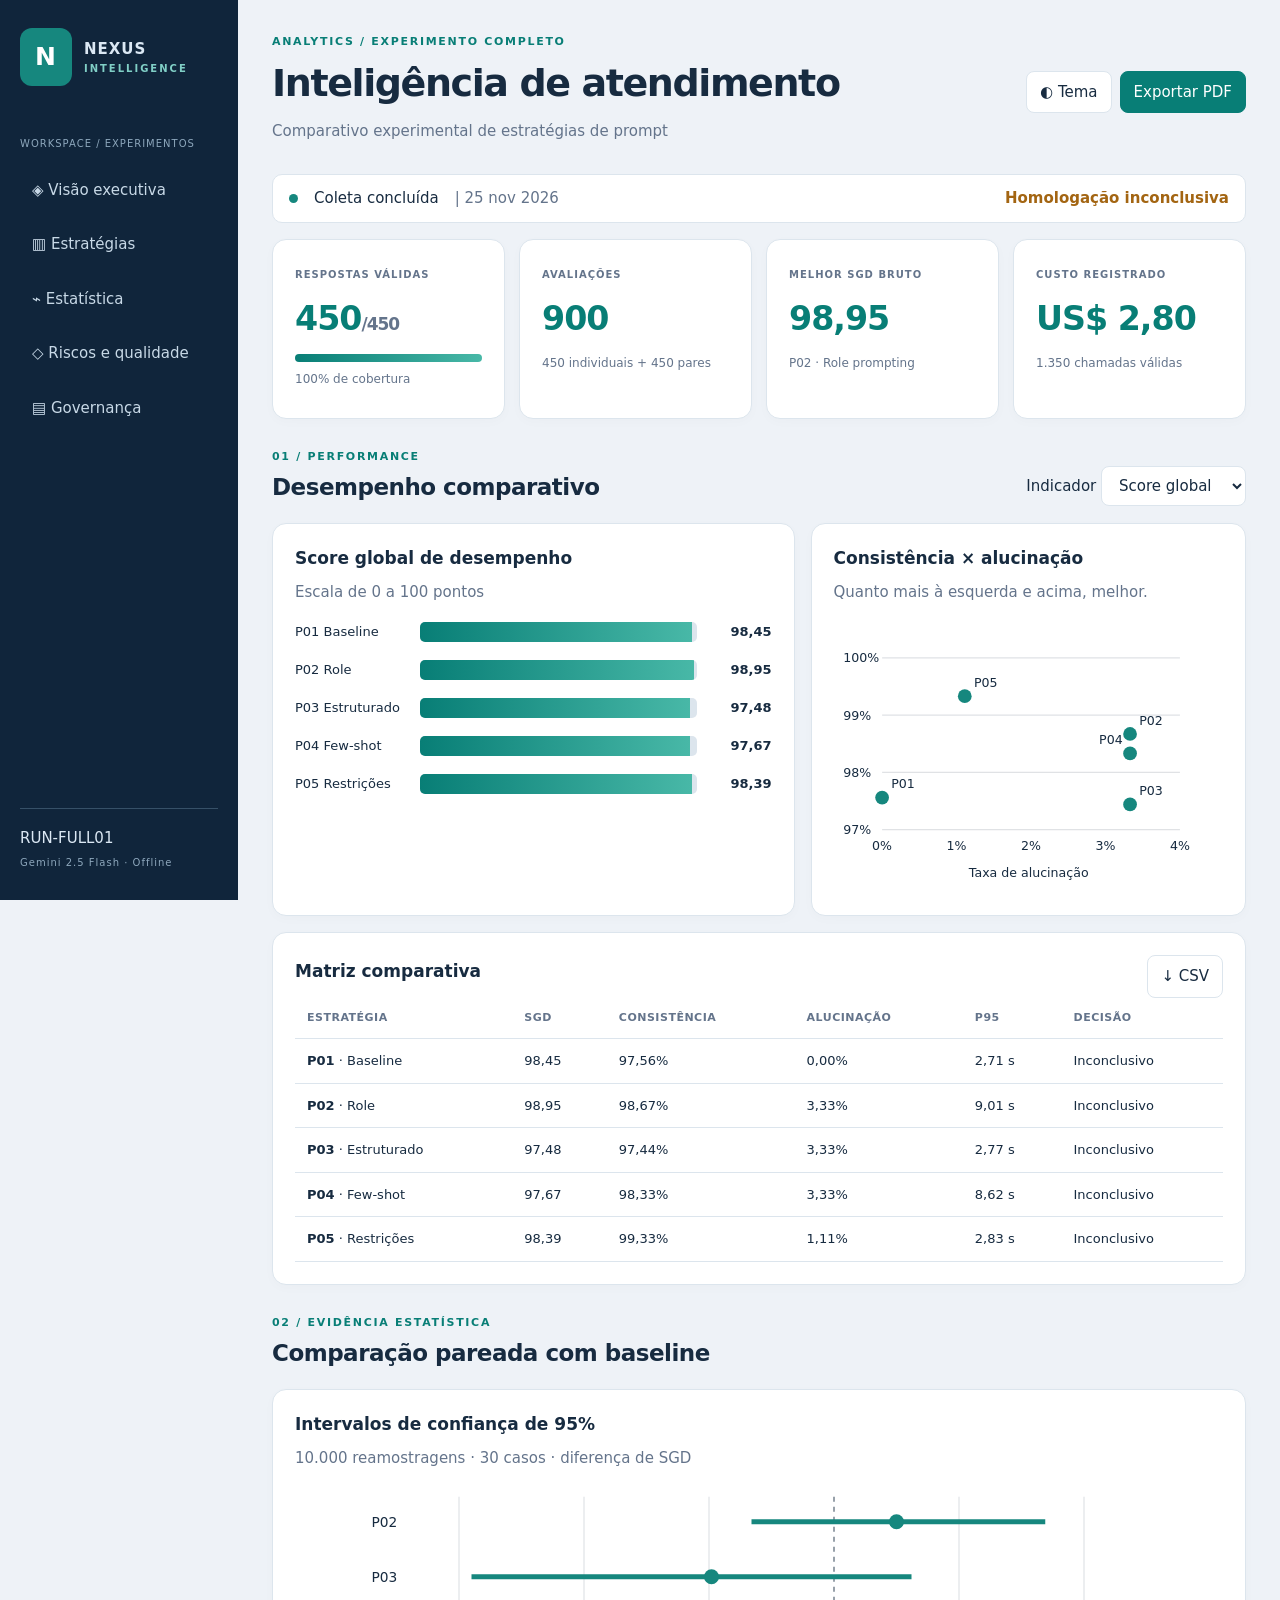
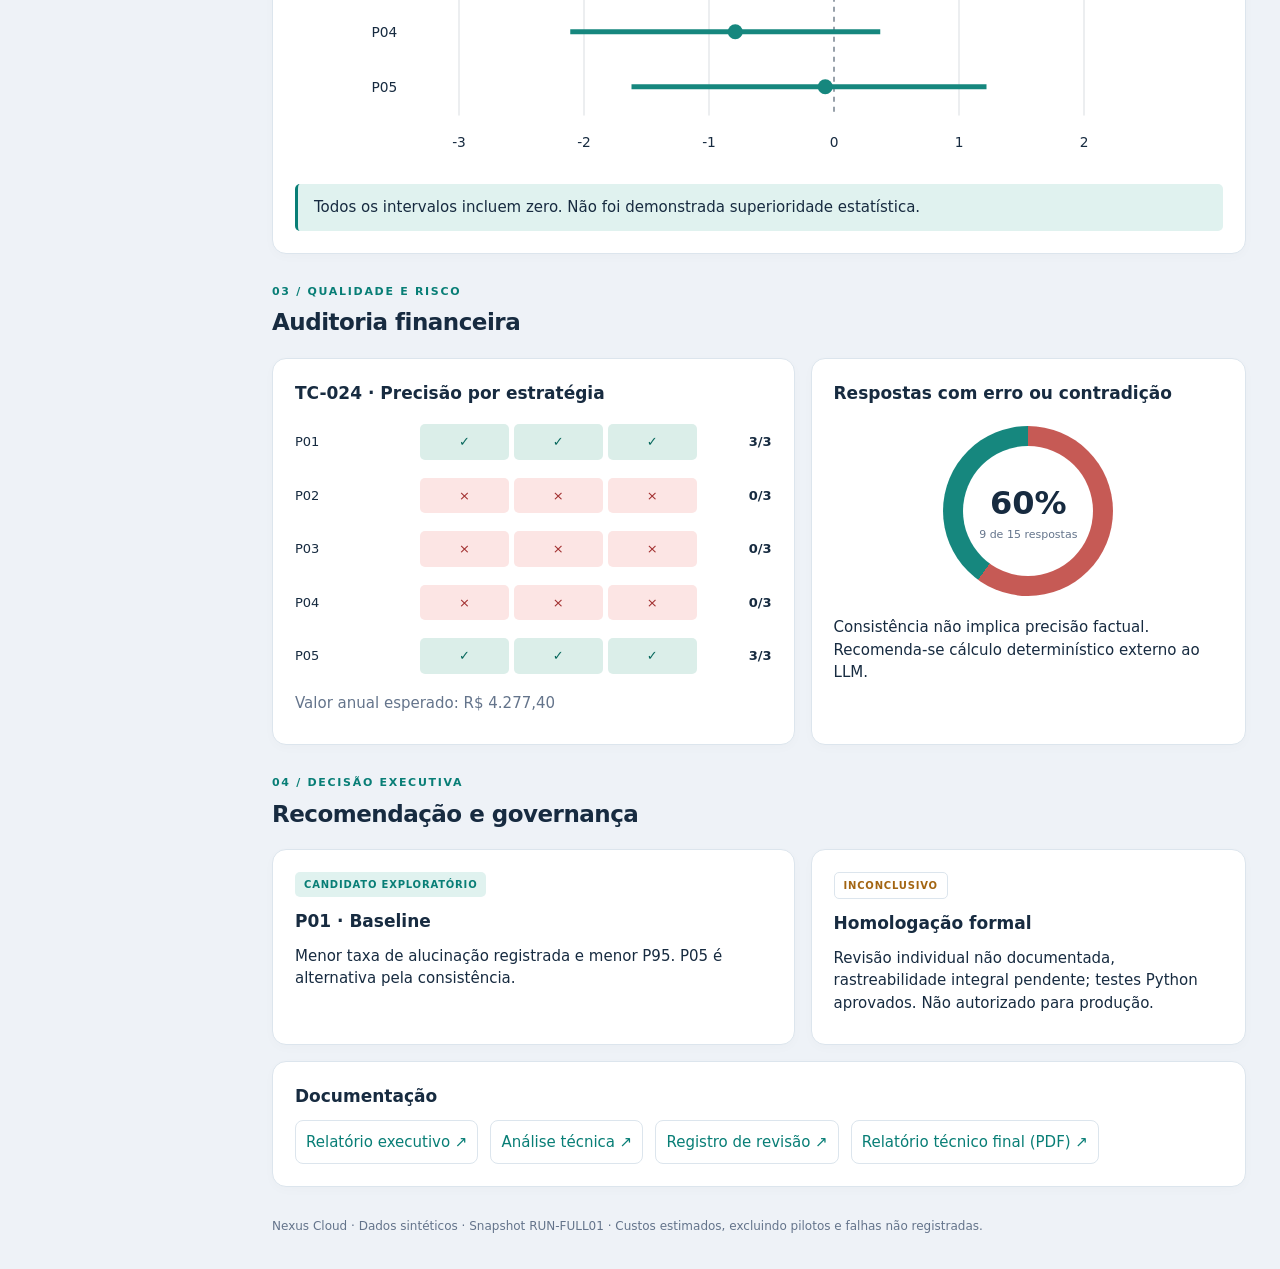
==== commit c2dc90f6: "docs: expose final PDF report in dashboard and Pages deployment" ====
--- a/docs/dashboard/index.html
+++ b/docs/dashboard/index.html
@@ -1 +1 @@
-<!doctype html><html lang="pt-BR"><head><meta charset="utf-8"><meta name="viewport" content="width=device-width,initial-scale=1"><title>Nexus Intelligence | Analytics</title><link rel="stylesheet" href="styles.css"><script defer src="dashboard.js"></script></head><body><aside><div class="brand"><span class="logo">N</span><div>NEXUS<span>INTELLIGENCE</span></div></div><small>WORKSPACE / EXPERIMENTOS</small><nav><a href="#overview">◈ Visão executiva</a><a href="#comparison">▥ Estratégias</a><a href="#statistics">⌁ Estatística</a><a href="#risk">◇ Riscos e qualidade</a><a href="#governance">▤ Governança</a></nav><div class="sidefoot">RUN-FULL01<br><small>Gemini 2.5 Flash · Offline</small></div></aside><main><header><div><div class="eyebrow">ANALYTICS / EXPERIMENTO COMPLETO</div><h1>Inteligência de atendimento</h1><p>Comparativo experimental de estratégias de prompt</p></div><div class="actions"><button id="theme" aria-label="Alternar tema">◐ Tema</button><button onclick="print()">Exportar PDF</button></div></header><section id="overview"><div class="status"><span class="dot"></span> Coleta concluída <span class="muted">| 25 nov 2026</span><span class="warning">Homologação inconclusiva</span></div><div class="kpis"><article><small>RESPOSTAS VÁLIDAS</small><strong>450<span>/450</span></strong><div class="progress"><i style="width:100%"></i></div><p>100% de cobertura</p></article><article><small>AVALIAÇÕES</small><strong>900</strong><p>450 individuais + 450 pares</p></article><article><small>MELHOR SGD BRUTO</small><strong>98,95</strong><p>P02 · Role prompting</p></article><article><small>CUSTO REGISTRADO</small><strong>US$ 2,80</strong><p>1.350 chamadas válidas</p></article></div></section><section id="comparison"><div class="sectionhead"><div><div class="eyebrow">01 / PERFORMANCE</div><h2>Desempenho comparativo</h2></div><label>Indicador <select id="metric"><option value="sgd">Score global</option><option value="consistency">Consistência</option><option value="hallucination">Alucinação</option><option value="p95">Latência P95</option></select></label></div><div class="split"><article><h3 id="charttitle">Score global de desempenho</h3><p class="muted" id="chartnote"></p><div id="bars" aria-live="polite"></div></article><article><h3>Consistência × alucinação</h3><p class="muted">Quanto mais à esquerda e acima, melhor.</p><svg id="scatter" viewBox="0 0 340 240" role="img" aria-label="Dispersão de consistência e alucinação"></svg></article></div><article><div class="sectionhead"><h3>Matriz comparativa</h3><a class="button" href="../results/strategy_comparison.csv" download>↓ CSV</a></div><div class="scroll"><table><thead><tr><th>Estratégia</th><th>SGD</th><th>Consistência</th><th>Alucinação</th><th>P95</th><th>Decisão</th></tr></thead><tbody id="rows"></tbody></table></div></article></section><section id="statistics"><div class="eyebrow">02 / EVIDÊNCIA ESTATÍSTICA</div><h2>Comparação pareada com baseline</h2><article><h3>Intervalos de confiança de 95%</h3><p class="muted">10.000 reamostragens · 30 casos · diferença de SGD</p><svg id="forest" viewBox="0 0 660 240" role="img" aria-label="Intervalos de confiança das diferenças de SGD"></svg><div class="callout">Todos os intervalos incluem zero. Não foi demonstrada superioridade estatística.</div></article></section><section id="risk"><div class="eyebrow">03 / QUALIDADE E RISCO</div><h2>Auditoria financeira</h2><div class="split"><article><h3>TC-024 · Precisão por estratégia</h3><div id="finance"></div><p class="muted">Valor anual esperado: R$ 4.277,40</p></article><article><h3>Respostas com erro ou contradição</h3><div class="donut"><div><strong>60%</strong><small>9 de 15 respostas</small></div></div><p>Consistência não implica precisão factual. Recomenda-se cálculo determinístico externo ao LLM.</p></article></div></section><section id="governance"><div class="eyebrow">04 / DECISÃO EXECUTIVA</div><h2>Recomendação e governança</h2><div class="split"><article><span class="tag">CANDIDATO EXPLORATÓRIO</span><h3>P01 · Baseline</h3><p>Menor taxa de alucinação registrada e menor P95. P05 é alternativa pela consistência.</p></article><article><span class="tag amber">INCONCLUSIVO</span><h3>Homologação formal</h3><p>Revisão individual não documentada, rastreabilidade integral pendente; testes Python aprovados. Não autorizado para produção.</p></article></div><article><h3>Documentação</h3><div class="links"><a href="../results/executive_report.html">Relatório executivo ↗</a><a href="../results/full_experiment_analysis.html">Análise técnica ↗</a><a href="../results/review_status.html">Registro de revisão ↗</a></div></article></section><footer>Nexus Cloud · Dados sintéticos · Snapshot RUN-FULL01 · Custos estimados, excluindo pilotos e falhas não registradas.</footer></main></body></html>+<!doctype html><html lang="pt-BR"><head><meta charset="utf-8"><meta name="viewport" content="width=device-width,initial-scale=1"><title>Nexus Intelligence | Analytics</title><link rel="stylesheet" href="styles.css"><script defer src="dashboard.js"></script></head><body><aside><div class="brand"><span class="logo">N</span><div>NEXUS<span>INTELLIGENCE</span></div></div><small>WORKSPACE / EXPERIMENTOS</small><nav><a href="#overview">◈ Visão executiva</a><a href="#comparison">▥ Estratégias</a><a href="#statistics">⌁ Estatística</a><a href="#risk">◇ Riscos e qualidade</a><a href="#governance">▤ Governança</a></nav><div class="sidefoot">RUN-FULL01<br><small>Gemini 2.5 Flash · Offline</small></div></aside><main><header><div><div class="eyebrow">ANALYTICS / EXPERIMENTO COMPLETO</div><h1>Inteligência de atendimento</h1><p>Comparativo experimental de estratégias de prompt</p></div><div class="actions"><button id="theme" aria-label="Alternar tema">◐ Tema</button><button onclick="print()">Exportar PDF</button></div></header><section id="overview"><div class="status"><span class="dot"></span> Coleta concluída <span class="muted">| 25 nov 2026</span><span class="warning">Homologação inconclusiva</span></div><div class="kpis"><article><small>RESPOSTAS VÁLIDAS</small><strong>450<span>/450</span></strong><div class="progress"><i style="width:100%"></i></div><p>100% de cobertura</p></article><article><small>AVALIAÇÕES</small><strong>900</strong><p>450 individuais + 450 pares</p></article><article><small>MELHOR SGD BRUTO</small><strong>98,95</strong><p>P02 · Role prompting</p></article><article><small>CUSTO REGISTRADO</small><strong>US$ 2,80</strong><p>1.350 chamadas válidas</p></article></div></section><section id="comparison"><div class="sectionhead"><div><div class="eyebrow">01 / PERFORMANCE</div><h2>Desempenho comparativo</h2></div><label>Indicador <select id="metric"><option value="sgd">Score global</option><option value="consistency">Consistência</option><option value="hallucination">Alucinação</option><option value="p95">Latência P95</option></select></label></div><div class="split"><article><h3 id="charttitle">Score global de desempenho</h3><p class="muted" id="chartnote"></p><div id="bars" aria-live="polite"></div></article><article><h3>Consistência × alucinação</h3><p class="muted">Quanto mais à esquerda e acima, melhor.</p><svg id="scatter" viewBox="0 0 340 240" role="img" aria-label="Dispersão de consistência e alucinação"></svg></article></div><article><div class="sectionhead"><h3>Matriz comparativa</h3><a class="button" href="../results/strategy_comparison.csv" download>↓ CSV</a></div><div class="scroll"><table><thead><tr><th>Estratégia</th><th>SGD</th><th>Consistência</th><th>Alucinação</th><th>P95</th><th>Decisão</th></tr></thead><tbody id="rows"></tbody></table></div></article></section><section id="statistics"><div class="eyebrow">02 / EVIDÊNCIA ESTATÍSTICA</div><h2>Comparação pareada com baseline</h2><article><h3>Intervalos de confiança de 95%</h3><p class="muted">10.000 reamostragens · 30 casos · diferença de SGD</p><svg id="forest" viewBox="0 0 660 240" role="img" aria-label="Intervalos de confiança das diferenças de SGD"></svg><div class="callout">Todos os intervalos incluem zero. Não foi demonstrada superioridade estatística.</div></article></section><section id="risk"><div class="eyebrow">03 / QUALIDADE E RISCO</div><h2>Auditoria financeira</h2><div class="split"><article><h3>TC-024 · Precisão por estratégia</h3><div id="finance"></div><p class="muted">Valor anual esperado: R$ 4.277,40</p></article><article><h3>Respostas com erro ou contradição</h3><div class="donut"><div><strong>60%</strong><small>9 de 15 respostas</small></div></div><p>Consistência não implica precisão factual. Recomenda-se cálculo determinístico externo ao LLM.</p></article></div></section><section id="governance"><div class="eyebrow">04 / DECISÃO EXECUTIVA</div><h2>Recomendação e governança</h2><div class="split"><article><span class="tag">CANDIDATO EXPLORATÓRIO</span><h3>P01 · Baseline</h3><p>Menor taxa de alucinação registrada e menor P95. P05 é alternativa pela consistência.</p></article><article><span class="tag amber">INCONCLUSIVO</span><h3>Homologação formal</h3><p>Revisão individual não documentada, rastreabilidade integral pendente; testes Python aprovados. Não autorizado para produção.</p></article></div><article><h3>Documentação</h3><div class="links"><a href="../results/executive_report.html">Relatório executivo ↗</a><a href="../results/full_experiment_analysis.html">Análise técnica ↗</a><a href="../results/review_status.html">Registro de revisão ↗</a><a href="../results/nexus_cloud_final_report.pdf" target="_blank" rel="noopener">Relatório técnico final (PDF) ↗</a></div></article></section><footer>Nexus Cloud · Dados sintéticos · Snapshot RUN-FULL01 · Custos estimados, excluindo pilotos e falhas não registradas.</footer></main></body></html>
